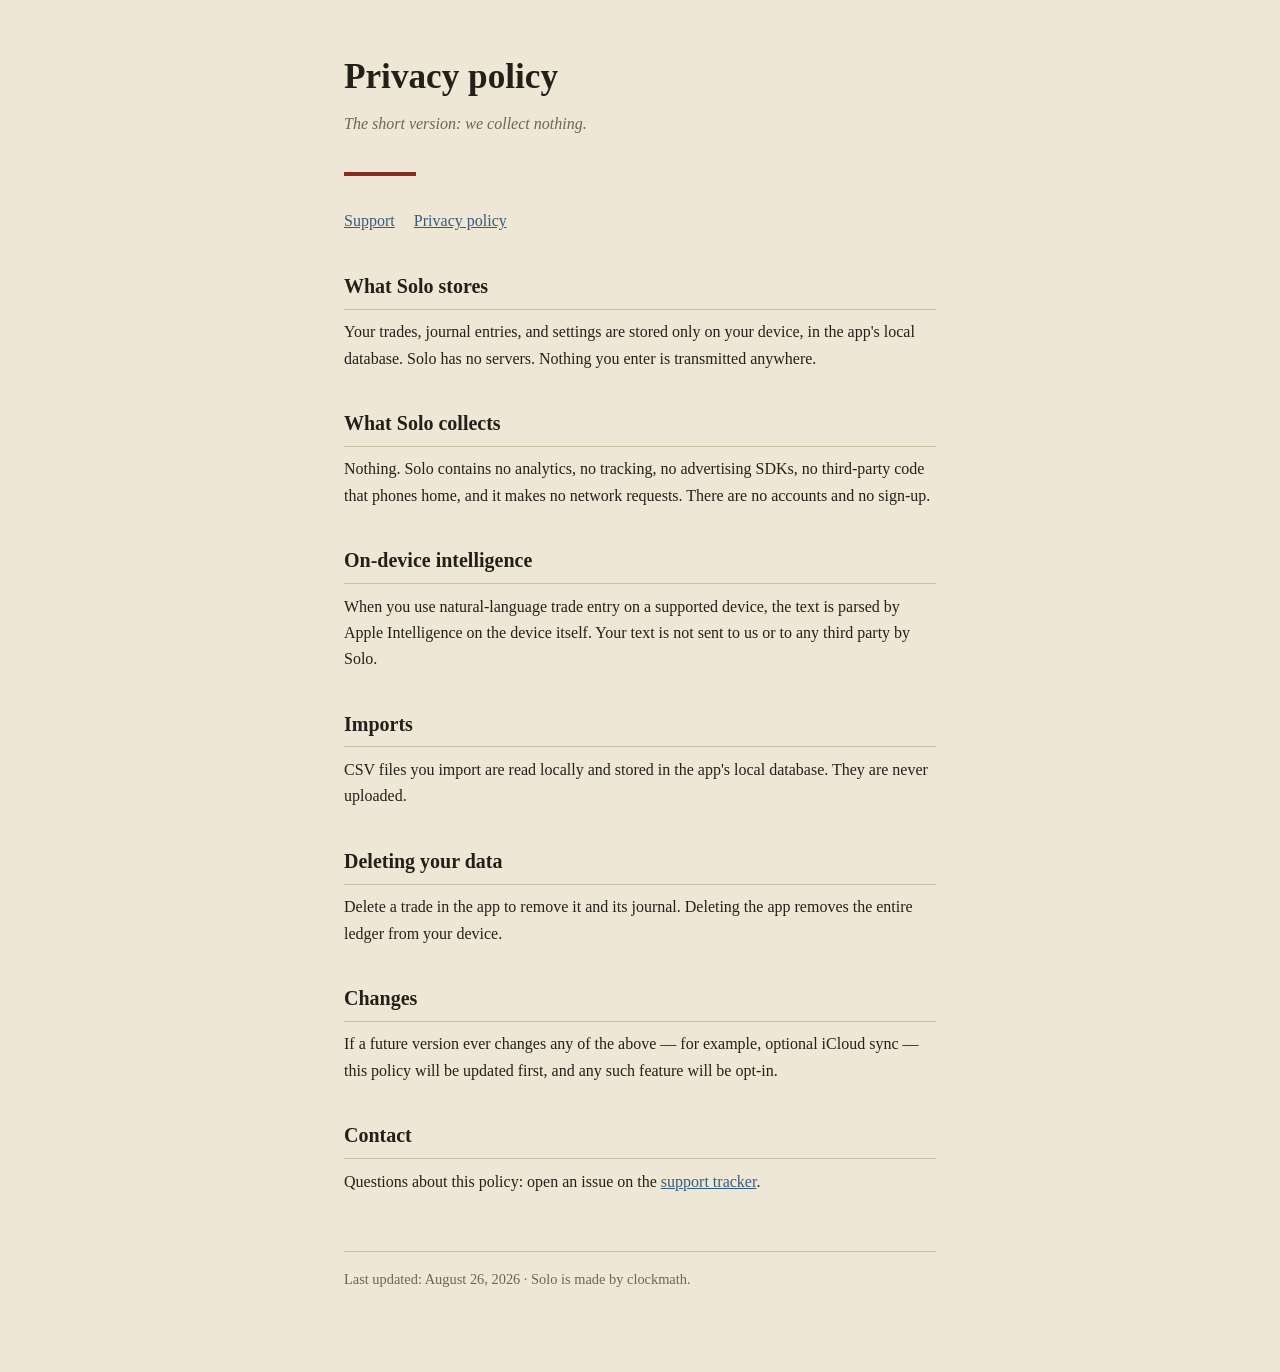
==== privacy.html @ 3a4c6ee4 "Solo support + privacy pages Co-Authored-By: Claude Opus 4.8 <noreply@anthropic.com>" ====
<!DOCTYPE html>
<html lang="en">
<head>
<meta charset="utf-8">
<meta name="viewport" content="width=device-width, initial-scale=1">
<title>Solo — Privacy Policy</title>
<link rel="stylesheet" href="style.css">
</head>
<body>
<main>
  <h1>Privacy policy</h1>
  <p class="tagline">The short version: we collect nothing.</p>
  <div class="rule-mark"></div>
  <nav><a href="./">Support</a><a href="privacy">Privacy policy</a></nav>

  <h2>What Solo stores</h2>
  <p>Your trades, journal entries, and settings are stored only on your device, in the
     app's local database. Solo has no servers. Nothing you enter is transmitted anywhere.</p>

  <h2>What Solo collects</h2>
  <p>Nothing. Solo contains no analytics, no tracking, no advertising SDKs, no
     third-party code that phones home, and it makes no network requests. There are no
     accounts and no sign-up.</p>

  <h2>On-device intelligence</h2>
  <p>When you use natural-language trade entry on a supported device, the text is parsed
     by Apple Intelligence on the device itself. Your text is not sent to us or to any
     third party by Solo.</p>

  <h2>Imports</h2>
  <p>CSV files you import are read locally and stored in the app's local database. They
     are never uploaded.</p>

  <h2>Deleting your data</h2>
  <p>Delete a trade in the app to remove it and its journal. Deleting the app removes
     the entire ledger from your device.</p>

  <h2>Changes</h2>
  <p>If a future version ever changes any of the above — for example, optional iCloud
     sync — this policy will be updated first, and any such feature will be opt-in.</p>

  <h2>Contact</h2>
  <p>Questions about this policy: open an issue on the
     <a href="https://github.com/clockmath/solo-support/issues">support tracker</a>.</p>

  <footer>Last updated: August 26, 2026 · Solo is made by clockmath.</footer>
</main>
</body>
</html>
---- style.css ----
:root { --paper:#EFE7D6; --surface:#E7DEC9; --rule:#CDC1A4; --ink:#23201A; --muted:#6E6555; --oxblood:#8A2B1F; --accent:#355C7D; }
@media (prefers-color-scheme: dark) {
  :root { --paper:#15140F; --surface:#201D16; --rule:#3A3327; --ink:#E9E1CF; --muted:#9A9079; --oxblood:#DE6F5B; --accent:#6E97B8; }
}
* { margin:0; padding:0; box-sizing:border-box; }
body { background:var(--paper); color:var(--ink); font-family:Georgia,'Times New Roman',serif; line-height:1.65; }
main { max-width:640px; margin:0 auto; padding:48px 24px 80px; }
h1 { font-size:2.2rem; font-weight:700; margin-bottom:.3rem; }
.tagline { color:var(--muted); font-style:italic; margin-bottom:2.2rem; }
h2 { font-size:1.25rem; margin:2.2rem 0 .6rem; padding-bottom:.35rem; border-bottom:1px solid var(--rule); }
p, li { margin-bottom:.7rem; }
ul { padding-left:1.2rem; }
a { color:var(--accent); }
.card { background:var(--surface); border:1px solid var(--rule); border-radius:6px; padding:16px 18px; margin:1rem 0; }
.mono { font-family:'SF Mono',Menlo,monospace; font-size:.92em; }
.rule-mark { width:72px; height:4px; background:var(--oxblood); margin:0 0 2rem; }
footer { margin-top:3.5rem; padding-top:1rem; border-top:1px solid var(--rule); color:var(--muted); font-size:.9rem; }
nav a { margin-right:1.2rem; }
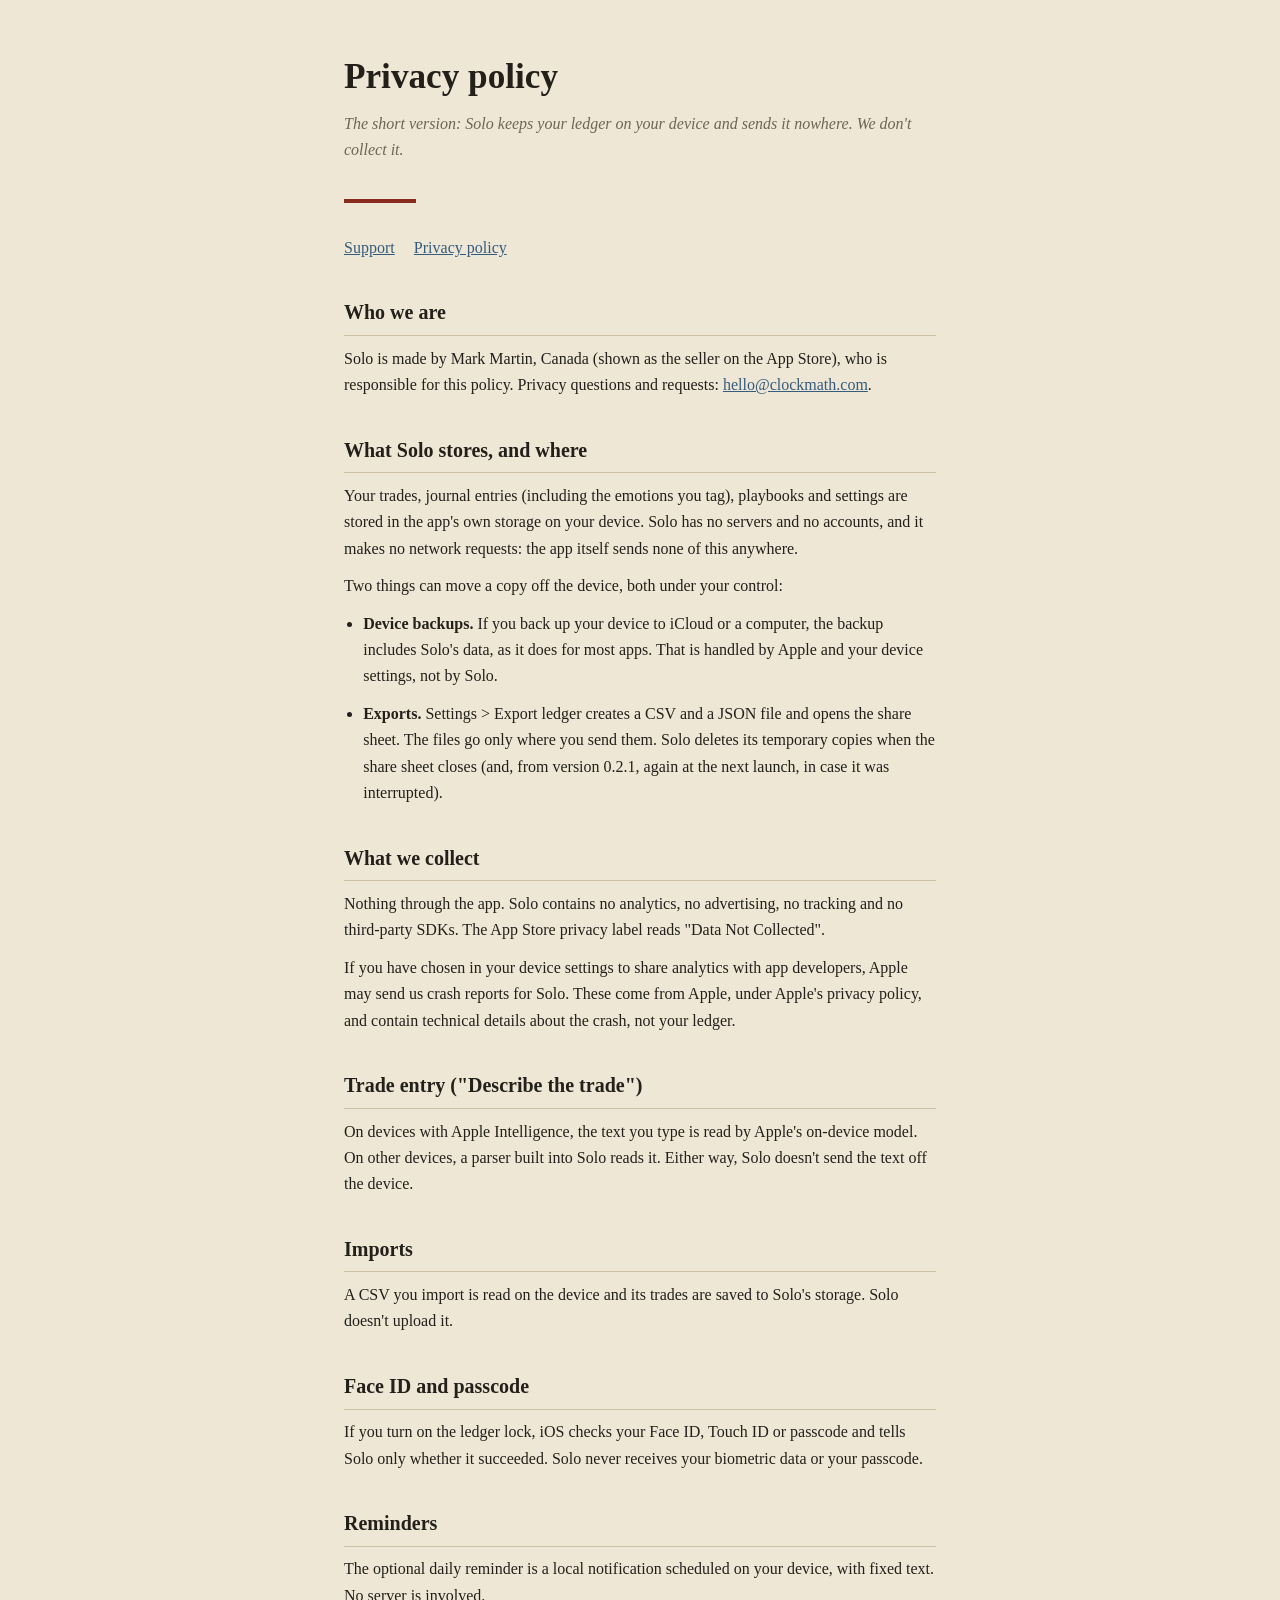
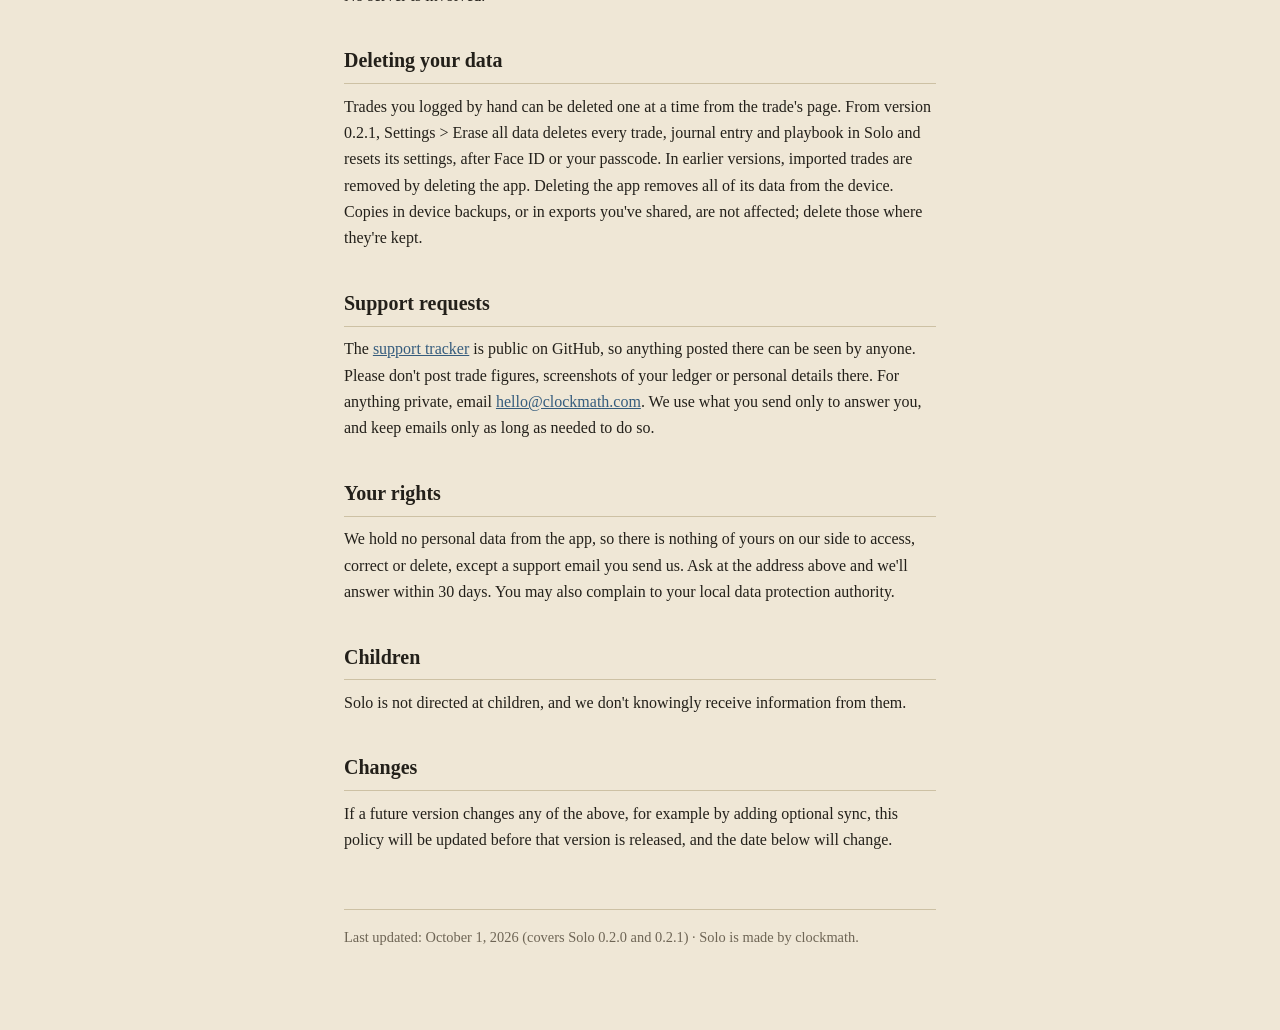
==== commit 1d7928ca: "Privacy policy and support page: say only what Solo does The policy said nothing is transmitted anyw" ====
--- a/privacy.html
+++ b/privacy.html
@@ -9,41 +9,88 @@
 <body>
 <main>
   <h1>Privacy policy</h1>
-  <p class="tagline">The short version: we collect nothing.</p>
+  <p class="tagline">The short version: Solo keeps your ledger on your device and sends it nowhere. We don't collect it.</p>
   <div class="rule-mark"></div>
   <nav><a href="./">Support</a><a href="privacy">Privacy policy</a></nav>
 
-  <h2>What Solo stores</h2>
-  <p>Your trades, journal entries, and settings are stored only on your device, in the
-     app's local database. Solo has no servers. Nothing you enter is transmitted anywhere.</p>
+  <h2>Who we are</h2>
+  <p>Solo is made by Mark Martin, Canada (shown as the seller on the App Store), who is
+     responsible for this policy. Privacy questions and requests:
+     <a href="mailto:hello@clockmath.com">hello@clockmath.com</a>.</p>
 
-  <h2>What Solo collects</h2>
-  <p>Nothing. Solo contains no analytics, no tracking, no advertising SDKs, no
-     third-party code that phones home, and it makes no network requests. There are no
-     accounts and no sign-up.</p>
+  <h2>What Solo stores, and where</h2>
+  <p>Your trades, journal entries (including the emotions you tag), playbooks and
+     settings are stored in the app's own storage on your device. Solo has no servers
+     and no accounts, and it makes no network requests: the app itself sends none of
+     this anywhere.</p>
+  <p>Two things can move a copy off the device, both under your control:</p>
+  <ul>
+    <li><strong>Device backups.</strong> If you back up your device to iCloud or a
+        computer, the backup includes Solo's data, as it does for most apps. That is
+        handled by Apple and your device settings, not by Solo.</li>
+    <li><strong>Exports.</strong> Settings &gt; Export ledger creates a CSV and a JSON
+        file and opens the share sheet. The files go only where you send them. Solo
+        deletes its temporary copies when the share sheet closes (and, from version
+        0.2.1, again at the next launch, in case it was interrupted).</li>
+  </ul>
 
-  <h2>On-device intelligence</h2>
-  <p>When you use natural-language trade entry on a supported device, the text is parsed
-     by Apple Intelligence on the device itself. Your text is not sent to us or to any
-     third party by Solo.</p>
+  <h2>What we collect</h2>
+  <p>Nothing through the app. Solo contains no analytics, no advertising, no tracking
+     and no third-party SDKs. The App Store privacy label reads "Data Not Collected".</p>
+  <p>If you have chosen in your device settings to share analytics with app developers,
+     Apple may send us crash reports for Solo. These come from Apple, under Apple's
+     privacy policy, and contain technical details about the crash, not your ledger.</p>
+
+  <h2>Trade entry ("Describe the trade")</h2>
+  <p>On devices with Apple Intelligence, the text you type is read by Apple's on-device
+     model. On other devices, a parser built into Solo reads it. Either way, Solo doesn't
+     send the text off the device.</p>
 
   <h2>Imports</h2>
-  <p>CSV files you import are read locally and stored in the app's local database. They
-     are never uploaded.</p>
+  <p>A CSV you import is read on the device and its trades are saved to Solo's storage.
+     Solo doesn't upload it.</p>
+
+  <h2>Face ID and passcode</h2>
+  <p>If you turn on the ledger lock, iOS checks your Face ID, Touch ID or passcode and
+     tells Solo only whether it succeeded. Solo never receives your biometric data or
+     your passcode.</p>
+
+  <h2>Reminders</h2>
+  <p>The optional daily reminder is a local notification scheduled on your device, with
+     fixed text. No server is involved.</p>
 
   <h2>Deleting your data</h2>
-  <p>Delete a trade in the app to remove it and its journal. Deleting the app removes
-     the entire ledger from your device.</p>
+  <p>Trades you logged by hand can be deleted one at a time from the trade's page.
+     From version 0.2.1, Settings &gt; Erase all data deletes every trade, journal entry
+     and playbook in Solo and resets its settings, after Face ID or your passcode. In
+     earlier versions, imported trades are removed by deleting the app. Deleting the app
+     removes all of its data from the device. Copies in device backups, or in exports
+     you've shared, are not affected; delete those where they're kept.</p>
+
+  <h2>Support requests</h2>
+  <p>The <a href="https://github.com/clockmath/solo-support/issues">support tracker</a>
+     is public on GitHub, so anything posted there can be seen by anyone. Please don't
+     post trade figures, screenshots of your ledger or personal details there. For
+     anything private, email <a href="mailto:hello@clockmath.com">hello@clockmath.com</a>.
+     We use what you send only to answer you, and keep emails only as long as needed to
+     do so.</p>
+
+  <h2>Your rights</h2>
+  <p>We hold no personal data from the app, so there is nothing of yours on our side to
+     access, correct or delete, except a support email you send us. Ask at the address
+     above and we'll answer within 30 days. You may also complain to your local data
+     protection authority.</p>
+
+  <h2>Children</h2>
+  <p>Solo is not directed at children, and we don't knowingly receive information from
+     them.</p>
 
   <h2>Changes</h2>
-  <p>If a future version ever changes any of the above — for example, optional iCloud
-     sync — this policy will be updated first, and any such feature will be opt-in.</p>
+  <p>If a future version changes any of the above, for example by adding optional sync,
+     this policy will be updated before that version is released, and the date below
+     will change.</p>
 
-  <h2>Contact</h2>
-  <p>Questions about this policy: open an issue on the
-     <a href="https://github.com/clockmath/solo-support/issues">support tracker</a>.</p>
-
-  <footer>Last updated: August 26, 2026 · Solo is made by clockmath.</footer>
+  <footer>Last updated: October 1, 2026 (covers Solo 0.2.0 and 0.2.1) · Solo is made by clockmath.</footer>
 </main>
 </body>
 </html>
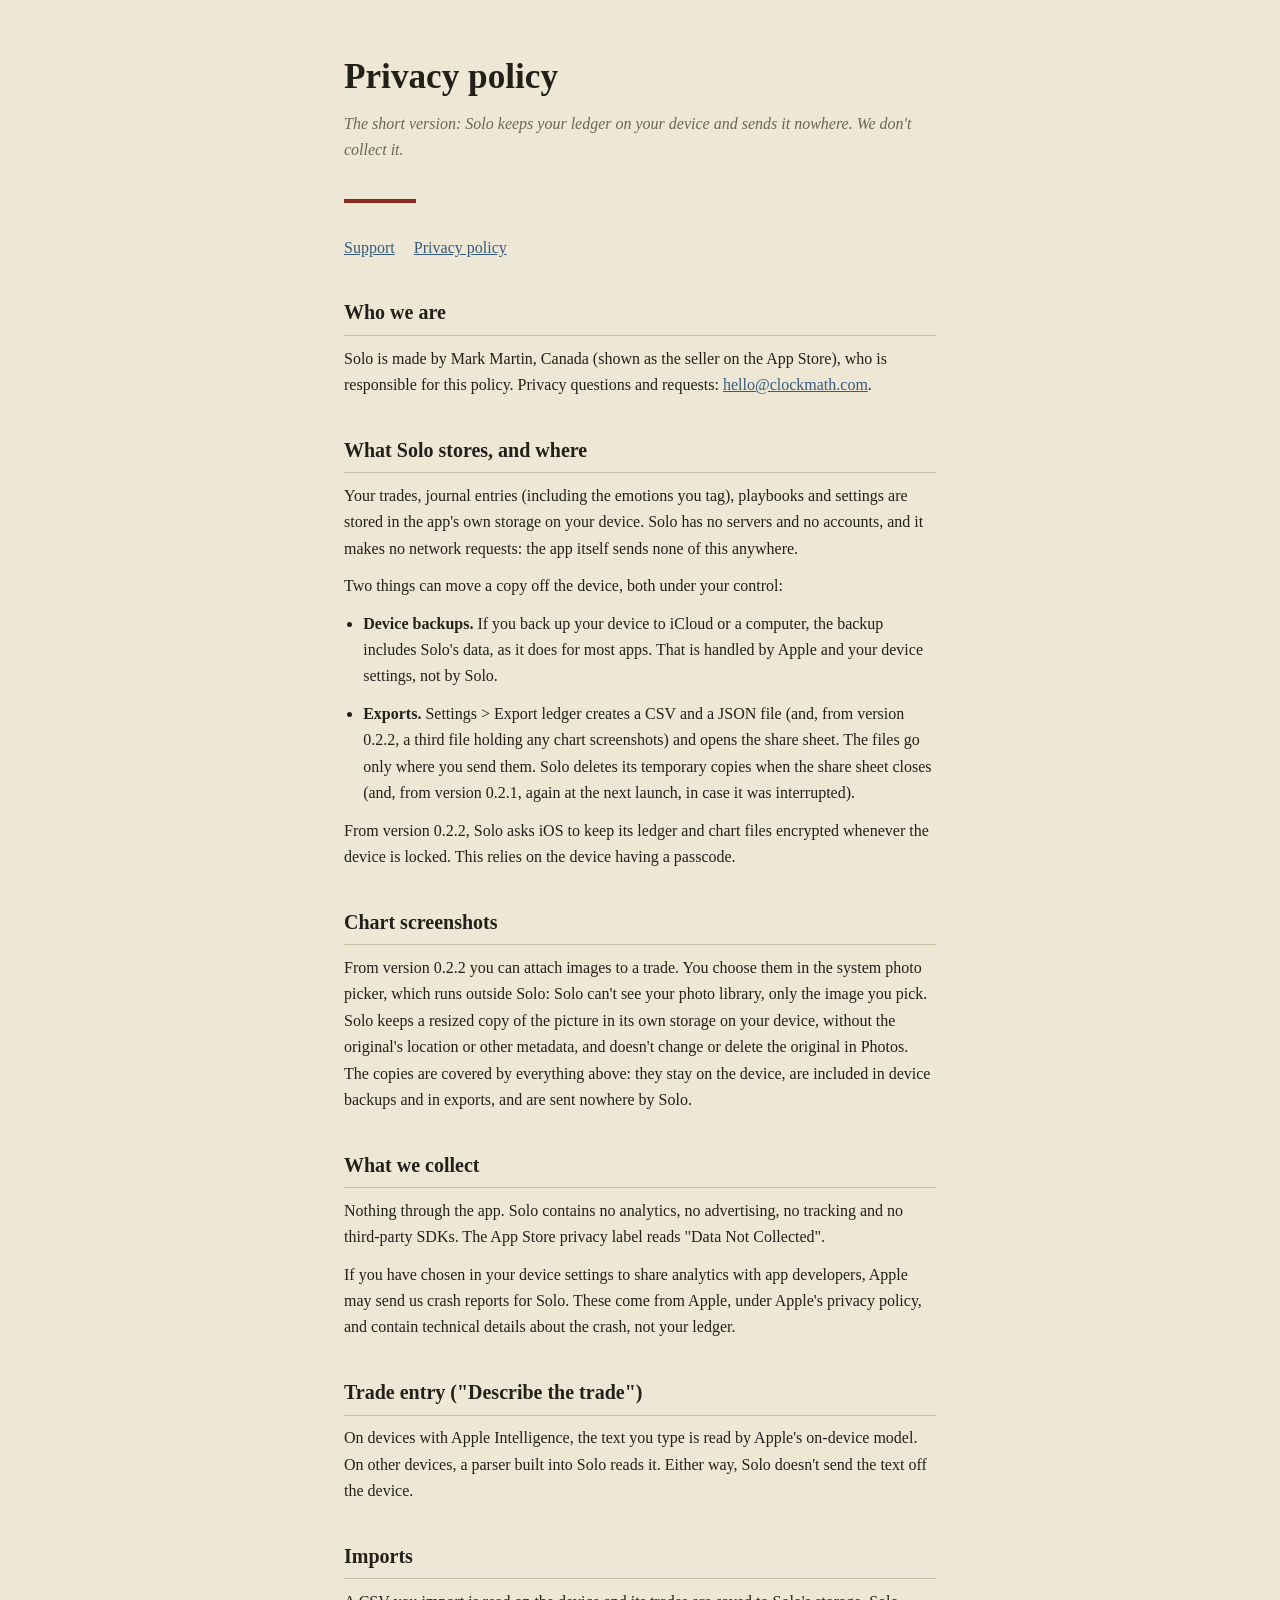
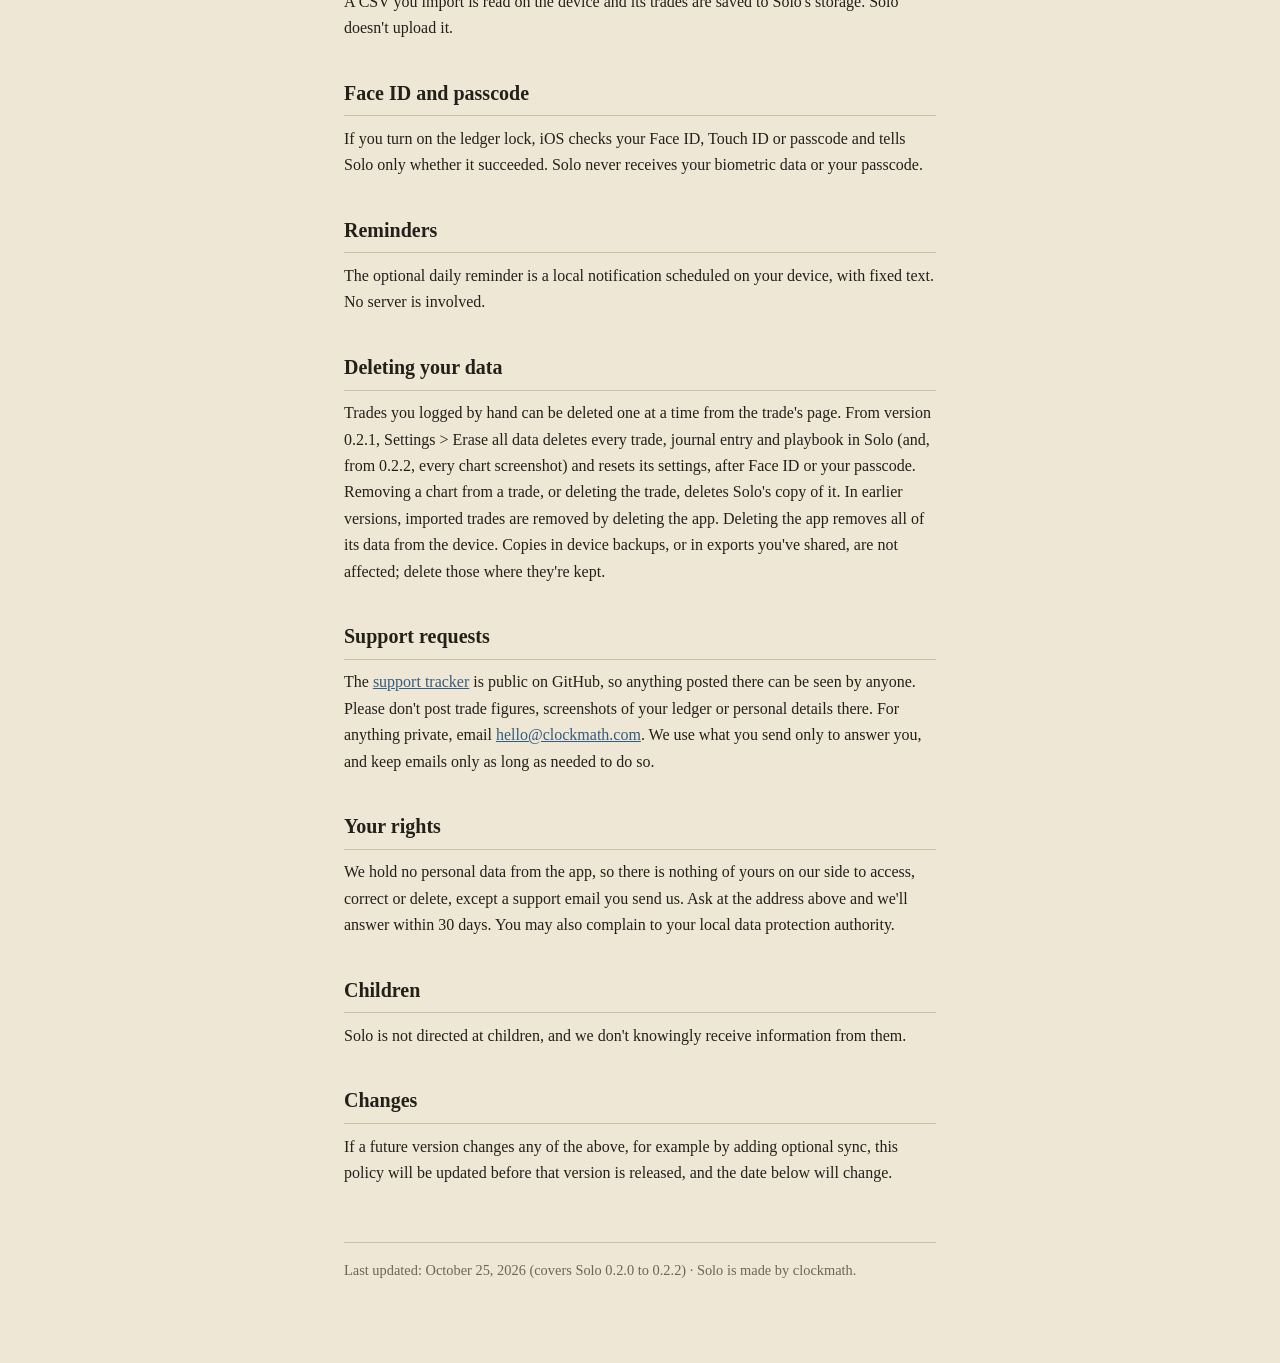
==== commit f0675a98: "Privacy policy: chart screenshots, file protection (Solo 0.2.2) Co-Authored-By: Claude Opus 5.5 <nor" ====
--- a/privacy.html
+++ b/privacy.html
@@ -29,10 +29,22 @@
         computer, the backup includes Solo's data, as it does for most apps. That is
         handled by Apple and your device settings, not by Solo.</li>
     <li><strong>Exports.</strong> Settings &gt; Export ledger creates a CSV and a JSON
-        file and opens the share sheet. The files go only where you send them. Solo
+        file (and, from version 0.2.2, a third file holding any chart screenshots) and
+        opens the share sheet. The files go only where you send them. Solo
         deletes its temporary copies when the share sheet closes (and, from version
         0.2.1, again at the next launch, in case it was interrupted).</li>
   </ul>
+  <p>From version 0.2.2, Solo asks iOS to keep its ledger and chart files encrypted
+     whenever the device is locked. This relies on the device having a passcode.</p>
+
+  <h2>Chart screenshots</h2>
+  <p>From version 0.2.2 you can attach images to a trade. You choose them in the
+     system photo picker, which runs outside Solo: Solo can't see your photo library,
+     only the image you pick. Solo keeps a resized copy of the picture in its own
+     storage on your device, without the original's location or other metadata, and
+     doesn't change or delete the original in Photos. The copies are covered by
+     everything above: they stay on the device, are included in device backups and
+     in exports, and are sent nowhere by Solo.</p>
 
   <h2>What we collect</h2>
   <p>Nothing through the app. Solo contains no analytics, no advertising, no tracking
@@ -62,7 +74,9 @@
   <h2>Deleting your data</h2>
   <p>Trades you logged by hand can be deleted one at a time from the trade's page.
      From version 0.2.1, Settings &gt; Erase all data deletes every trade, journal entry
-     and playbook in Solo and resets its settings, after Face ID or your passcode. In
+     and playbook in Solo (and, from 0.2.2, every chart screenshot) and resets its
+     settings, after Face ID or your passcode. Removing a chart from a trade, or
+     deleting the trade, deletes Solo's copy of it. In
      earlier versions, imported trades are removed by deleting the app. Deleting the app
      removes all of its data from the device. Copies in device backups, or in exports
      you've shared, are not affected; delete those where they're kept.</p>
@@ -90,7 +104,7 @@
      this policy will be updated before that version is released, and the date below
      will change.</p>
 
-  <footer>Last updated: October 1, 2026 (covers Solo 0.2.0 and 0.2.1) · Solo is made by clockmath.</footer>
+  <footer>Last updated: October 25, 2026 (covers Solo 0.2.0 to 0.2.2) · Solo is made by clockmath.</footer>
 </main>
 </body>
 </html>
